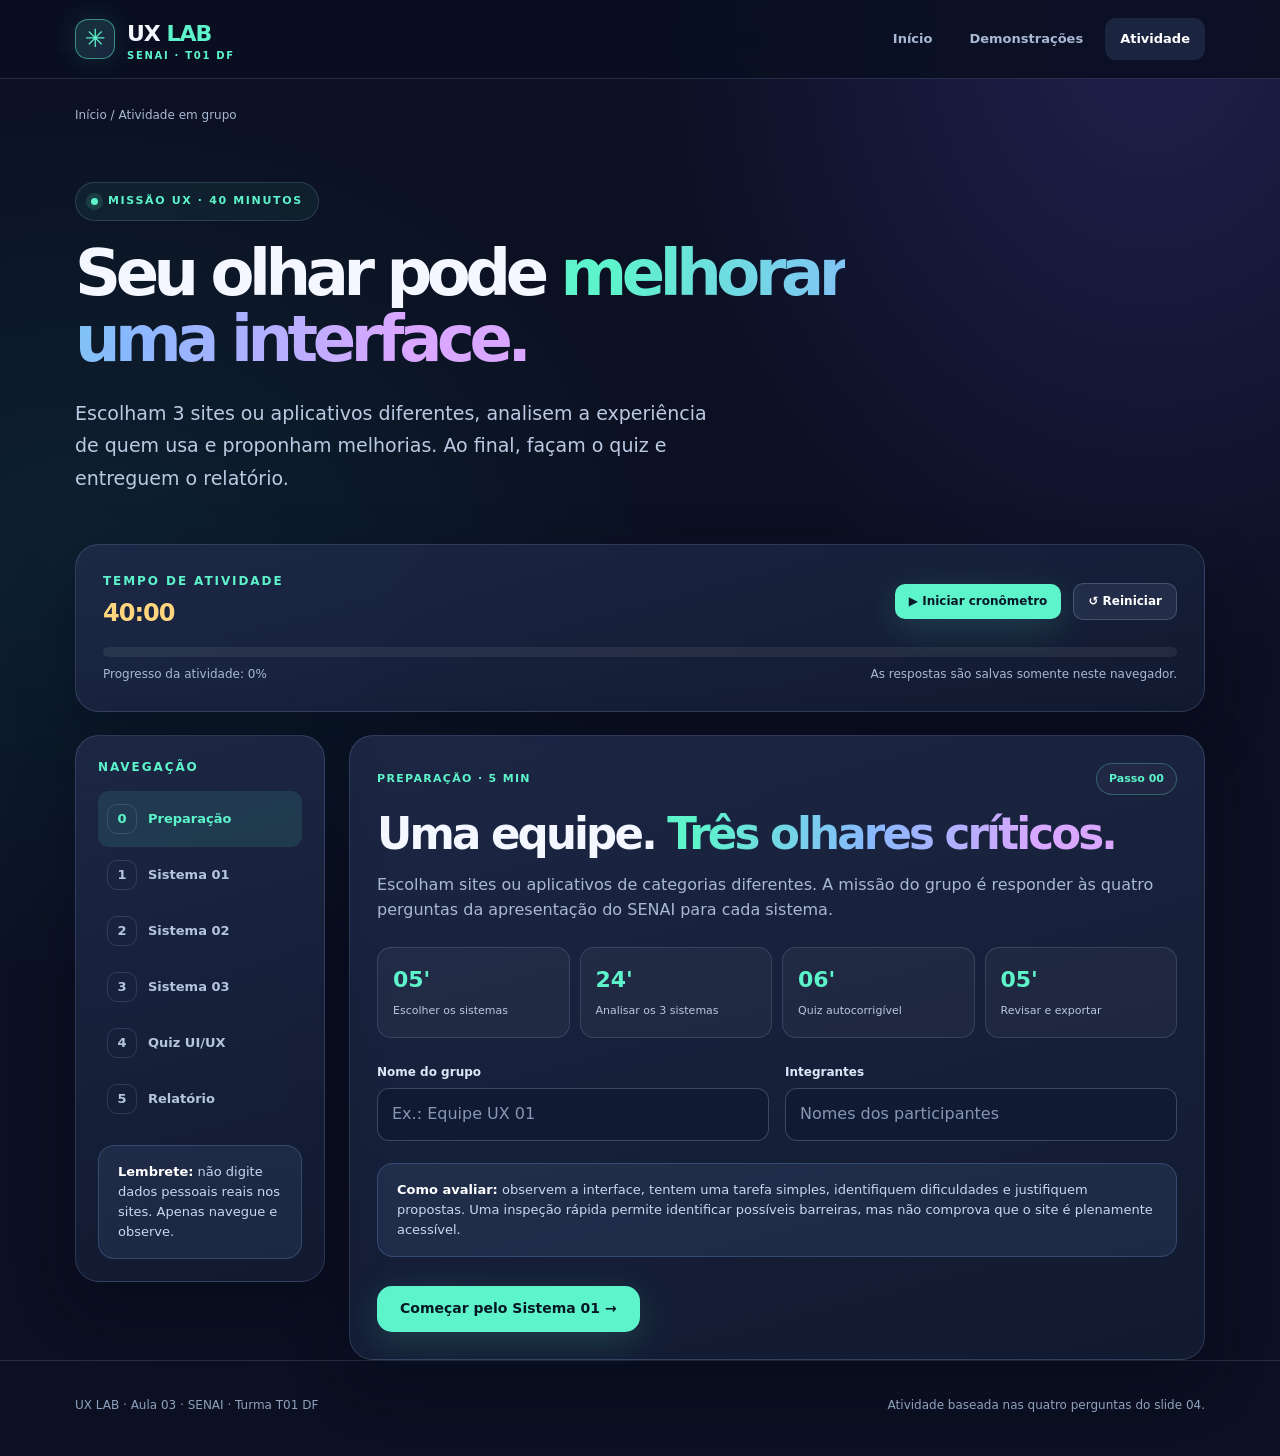
==== atividade.html @ def49b8b "Add files via upload" ====
<!DOCTYPE html><html lang="pt-BR"><head><meta charset="UTF-8"><meta name="viewport" content="width=device-width, initial-scale=1"><meta name="theme-color" content="#0b1022"><meta name="description" content="Atividade de 40 minutos: avaliação de UI/UX de três sites e questões com autocorreção."><title>Desafio 40 minutos | UX LAB · SENAI</title><link rel="icon" href="favicon.svg" type="image/svg+xml"><link rel="stylesheet" href="styles.css"></head><body data-page="activity">
<header class="topbar no-print"><nav class="navbar wrap" aria-label="Navegação principal"><a class="brand" href="index.html"><span class="brand-mark" aria-hidden="true">✳</span><span>UX<span style="color:var(--teal)"> LAB</span><small>SENAI · T01 DF</small></span></a><div class="navlinks"><a href="index.html">Início</a><a href="demonstracao.html">Demonstrações</a><a href="atividade.html" aria-current="page">Atividade</a></div></nav></header>
<main class="wrap no-print"><div class="breadcrumb">Início / Atividade em grupo</div><section class="page-hero"><div class="banner"><span class="pulse"></span> Missão UX · 40 minutos</div><h1>Seu olhar pode <span class="grad-text">melhorar uma interface.</span></h1><p class="lead">Escolham 3 sites ou aplicativos diferentes, analisem a experiência de quem usa e proponham melhorias. Ao final, façam o quiz e entreguem o relatório.</p></section>
<div class="panel pad" style="margin-bottom:23px"><div class="work-head"><div><div class="eyebrow" style="margin-bottom:5px">Tempo de atividade</div><div class="timer" id="countdown" aria-live="off">40:00</div></div><div class="btn-row" style="margin:0"><button class="btn primary sm" type="button" id="startTimer">▶ Iniciar cronômetro</button><button class="btn secondary sm" type="button" id="resetTimer">↺ Reiniciar</button></div></div><div style="margin:15px 0 8px" class="progress-shell"><div class="progress-fill" id="overallProgress"></div></div><div class="work-head"><span class="mini" id="overallProgressText">Progresso da atividade: 0%</span><span class="mini">As respostas são salvas somente neste navegador.</span></div></div>
<div class="activity-grid"><aside class="panel sidebar"><div class="eyebrow">Navegação</div><div id="stepLinks"><button type="button" data-step="0" class="side-step active"><span class="step-index">0</span> Preparação</button><button type="button" data-step="1" class="side-step"><span class="step-index">1</span> Sistema 01</button><button type="button" data-step="2" class="side-step"><span class="step-index">2</span> Sistema 02</button><button type="button" data-step="3" class="side-step"><span class="step-index">3</span> Sistema 03</button><button type="button" data-step="4" class="side-step"><span class="step-index">4</span> Quiz UI/UX</button><button type="button" data-step="5" class="side-step"><span class="step-index">5</span> Relatório</button></div><div class="note" style="margin-top:18px"><strong>Lembrete:</strong> não digite dados pessoais reais nos sites. Apenas navegue e observe.</div></aside>
<div><section class="panel pad activity-screen active" data-screen="0"><div class="site-top"><span class="eyecard">Preparação · 5 min</span><span class="pill teal">Passo 00</span></div><h2>Uma equipe. <span class="grad-text">Três olhares críticos.</span></h2><p class="muted">Escolham sites ou aplicativos de categorias diferentes. A missão do grupo é responder às quatro perguntas da apresentação do SENAI para cada sistema.</p><div class="timeline" style="margin:25px 0"><div class="time-cell"><b>05'</b><span>Escolher os sistemas</span></div><div class="time-cell"><b>24'</b><span>Analisar os 3 sistemas</span></div><div class="time-cell"><b>06'</b><span>Quiz autocorrigível</span></div><div class="time-cell"><b>05'</b><span>Revisar e exportar</span></div></div><div class="fieldrow"><div class="field"><label for="groupName">Nome do grupo</label><input id="groupName" data-save="groupName" maxlength="80" placeholder="Ex.: Equipe UX 01"></div><div class="field"><label for="members">Integrantes</label><input id="members" data-save="members" maxlength="300" placeholder="Nomes dos participantes"></div></div><div class="note" style="margin-top:22px"><strong>Como avaliar:</strong> observem a interface, tentem uma tarefa simples, identifiquem dificuldades e justifiquem propostas. Uma inspeção rápida permite identificar possíveis barreiras, mas não comprova que o site é plenamente acessível.</div><div class="btn-row"><button class="btn primary" type="button" data-next="1">Começar pelo Sistema 01 →</button></div></section>
<section class="panel pad activity-screen" data-screen="1" id="site1"></section><section class="panel pad activity-screen" data-screen="2" id="site2"></section><section class="panel pad activity-screen" data-screen="3" id="site3"></section>
<section class="panel pad activity-screen" data-screen="4" id="quiz"><div class="site-top"><span class="eyecard">Desafio de conhecimento · 6 min</span><span class="pill purple">06 questões</span></div><h2>Agora prove que <span class="grad-text">entendeu UI e UX.</span></h2><p class="muted">Marque a alternativa correta. Você recebe feedback e uma explicação a cada resposta. É uma revisão formativa, sem nota oficial.</p><div class="progress-shell" style="margin:23px 0"><div class="progress-fill" id="quizBar"></div></div><div class="work-head"><span class="pill" id="quizPos">Questão 1 de 6</span><span class="pill teal" id="quizScore">0 pontos</span></div><h3 id="quizQuestion" style="font-size:26px;margin:23px 0"></h3><div id="quizAnswers"></div><div id="quizFeedback" aria-live="polite"></div><div class="btn-row"><button class="btn primary hidden" type="button" id="nextQuiz">Próxima questão →</button><button class="btn secondary" type="button" data-next="5">Ver relatório →</button></div></section>
<section class="panel pad activity-screen" data-screen="5" id="reportScreen"><div class="site-top"><span class="eyecard">Entrega · 5 min</span><span class="pill teal">Missão concluída?</span></div><h2>Transforme observação <span class="grad-text">em proposta.</span></h2><p class="muted">Revise o que o grupo registrou e gere um relatório. É possível salvar diretamente como PDF pela opção de impressão do navegador.</p><div class="results-grid" style="margin:24px 0"><div class="result-stat"><strong id="resultSites">0/3</strong><small>Análises completas</small></div><div class="result-stat"><strong id="resultQuiz">0/6</strong><small>Acertos no quiz</small></div><div class="result-stat"><strong id="resultProgress">0%</strong><small>Progresso geral</small></div></div><div id="reportWarnings" class="warn-note"></div><div class="insight" style="margin-top:22px"><div><h3>O que deve aparecer no relatório?</h3><p class="mini">Nome e endereço de cada sistema, pontos positivos, dificuldades, acessibilidade e sugestões de melhoria.</p></div><div><h3>Como entregar?</h3><p class="mini">Salve em PDF e envie ao docente pelo canal combinado. Também é possível baixar uma cópia em TXT.</p></div></div><div class="btn-row"><button type="button" id="downloadTxt" class="btn secondary">↓ Baixar relatório TXT</button><button type="button" id="printReport" class="btn primary">▤ Imprimir / salvar em PDF</button></div><div class="btn-row"><button type="button" data-next="1" class="btn soft sm">← Revisar análises</button><button type="button" data-next="4" class="btn soft sm">Revisar quiz</button><button type="button" id="clearActivity" class="btn danger sm">Apagar respostas deste navegador</button></div><div class="note" style="margin-top:25px"><strong>Privacidade:</strong> o site não utiliza servidor, login ou banco de dados. Tudo o que for digitado fica salvo localmente no dispositivo até que os dados do navegador sejam apagados ou você use a opção acima. Ao usar computador compartilhado, apague os dados depois de exportar.</div></section></div></div></main>
<div class="print-report" id="printContent"></div><div class="toast" id="toast" role="status"></div><footer class="footer no-print"><div class="wrap footer-grid"><span>UX LAB · Aula 03 · SENAI · Turma T01 DF</span><span>Atividade baseada nas quatro perguntas do slide 04.</span></div></footer><script src="app.js" defer></script></body></html>
---- styles.css ----
:root{--bg:#0b1022;--bg2:#111a32;--panel:#18213b;--panel2:#202b49;--ink:#f4f7ff;--muted:#a9b8d3;--outline:rgba(186,205,255,.16);--teal:#5df4cb;--blue:#89b8ff;--purple:#bda0ff;--pink:#ff9ec4;--gold:#ffd67d;--red:#ff9c99;--white:#fff;--radius:24px;--shadow:0 22px 60px rgba(1,6,20,.32)}*{box-sizing:border-box}html{scroll-behavior:smooth}body{margin:0;background:radial-gradient(ellipse at 90% 2%,rgba(107,83,225,.22),transparent 32%),radial-gradient(ellipse at 6% 37%,rgba(28,179,166,.10),transparent 36%),var(--bg);color:var(--ink);font-family:Inter,ui-sans-serif,system-ui,-apple-system,'Segoe UI',Arial,sans-serif;line-height:1.54;-webkit-font-smoothing:antialiased}a{color:inherit;text-decoration:none}button,input,textarea,select{font:inherit}button{cursor:pointer}a:focus-visible,button:focus-visible,input:focus-visible,textarea:focus-visible,select:focus-visible{outline:3px solid var(--gold);outline-offset:3px}button:disabled{cursor:not-allowed;opacity:.5}::selection{background:var(--teal);color:#091323}.wrap{max-width:1180px;padding:0 25px;margin:auto}.topbar{position:sticky;top:0;z-index:50;background:rgba(10,16,34,.87);backdrop-filter:blur(20px);border-bottom:1px solid var(--outline)}.navbar{display:flex;align-items:center;justify-content:space-between;min-height:78px;gap:20px}.brand{display:flex;align-items:center;gap:12px;font-weight:850;letter-spacing:-.045em;font-size:22px}.brand-mark{display:grid;place-items:center;width:40px;height:40px;border:1px solid rgba(93,244,203,.5);border-radius:13px;background:linear-gradient(140deg,rgba(93,244,203,.16),rgba(137,184,255,.14));box-shadow:0 0 27px rgba(93,244,203,.12);color:var(--teal);font-size:25px}.brand small{font-size:10px;letter-spacing:.17em;color:var(--teal);display:block;line-height:1.1}.navlinks{display:flex;gap:7px;align-items:center}.navlinks a{font-size:13px;color:var(--muted);font-weight:700;padding:11px 15px;border-radius:11px}.navlinks a:hover,.navlinks a[aria-current=page]{background:rgba(137,184,255,.12);color:#fff}.nav-cta{border:1px solid rgba(93,244,203,.36)!important;color:var(--teal)!important}.banner{margin:28px 0 0;padding:10px 15px;border:1px solid var(--outline);display:inline-flex;border-radius:100px;gap:10px;align-items:center;font-size:11px;font-weight:850;letter-spacing:.15em;color:var(--teal);text-transform:uppercase;background:rgba(93,244,203,.06)}.pulse{width:7px;height:7px;border-radius:50%;background:var(--teal);box-shadow:0 0 0 5px rgba(93,244,203,.13)}h1,h2,h3,p{margin-top:0}h1{font-size:clamp(46px,6.2vw,90px);letter-spacing:-.085em;line-height:1.025;margin:20px 0 24px;font-weight:900}h2{font-size:clamp(29px,3.4vw,48px);letter-spacing:-.065em;line-height:1.12;margin-bottom:14px}h3{letter-spacing:-.035em;margin-bottom:12px;line-height:1.22}.grad-text{background:linear-gradient(96deg,#5df4cb 7%,#89b8ff 46%,#d9a7ff 82%);-webkit-background-clip:text;background-clip:text;color:transparent}.lead{color:#bbcae2;font-size:clamp(16px,1.5vw,19px);max-width:640px;line-height:1.72}.hero{display:grid;grid-template-columns:1fr .94fr;gap:38px;align-items:center;padding-top:47px;padding-bottom:86px;min-height:610px}.hero-actions,.btn-row{display:flex;gap:12px;flex-wrap:wrap;align-items:center;margin-top:29px}.btn{display:inline-flex;align-items:center;justify-content:center;gap:9px;border:0;border-radius:15px;padding:14px 23px;font-size:14px;font-weight:850;transition:transform .2s,background .2s;line-height:1.25}.btn:hover{transform:translateY(-2px)}.btn.primary{background:var(--teal);color:#071826;box-shadow:0 9px 35px rgba(93,244,203,.16)}.btn.secondary{background:rgba(166,185,238,.10);color:#fff;border:1px solid rgba(189,209,255,.22)}.btn.soft{background:rgba(137,184,255,.14);color:#c5dbff}.btn.gold{background:var(--gold);color:#191827}.btn.danger{color:#ffb9bc;border:1px solid rgba(255,156,153,.35);background:rgba(255,156,153,.07)}.btn.sm{padding:10px 14px;border-radius:10px;font-size:12px}.eyebrow{font-weight:850;letter-spacing:.16em;color:var(--teal);text-transform:uppercase;font-size:12px;margin-bottom:15px}.mini{font-size:12px;color:var(--muted)}.muted{color:var(--muted)}.section{padding:75px 0}.section-head{max-width:750px;margin-bottom:35px}.cards3{display:grid;grid-template-columns:repeat(3,minmax(0,1fr));gap:18px}.cards2{display:grid;grid-template-columns:repeat(2,minmax(0,1fr));gap:18px}.panel{border:1px solid var(--outline);border-radius:var(--radius);background:linear-gradient(165deg,rgba(31,42,73,.88),rgba(19,27,50,.88));box-shadow:var(--shadow)}.pad{padding:27px}.eyecard{font-size:11px;font-weight:850;letter-spacing:.12em;color:var(--teal);text-transform:uppercase}.cardnum{font-size:60px;font-weight:900;letter-spacing:-.08em;line-height:1;color:rgba(137,184,255,.12)}.visual-globe{position:relative;height:490px;display:grid;place-items:center;isolation:isolate}.orb{position:absolute;width:360px;height:360px;border-radius:50%;border:1px solid rgba(137,184,255,.2);background:radial-gradient(circle at 60% 35%,rgba(160,119,255,.25),rgba(93,244,203,.055) 55%,transparent 70%);box-shadow:0 0 100px rgba(143,116,255,.12);transform:rotate(-15deg)}.orbit{position:absolute;inset:22px;border:1px dashed rgba(145,175,237,.18);border-radius:50%;transform:rotate(-18deg)}.hero-ui{width:310px;position:relative;transform:rotate(-7deg);z-index:2;box-shadow:0 40px 90px rgba(0,0,0,.4);animation:floaty 6s ease-in-out infinite}.phone{border:7px solid #243250;border-radius:35px;background:#fff;color:#24324a;padding:16px;box-shadow:0 28px 65px rgba(0,0,0,.2)}.phone .notch{width:84px;height:8px;background:#202a45;border-radius:100px;margin:0 auto 18px}.mini-top{display:flex;justify-content:space-between;align-items:center;font-size:11px;font-weight:800}.mini-title{font-size:27px;font-weight:900;letter-spacing:-.05em;line-height:1.1;margin:17px 0 10px}.mini-sub{font-size:11px;color:#8290a5}.mini-search{border-radius:12px;padding:10px 11px;background:#f0f4fb;font-size:11px;color:#8392a8;margin:18px 0}.mini-color{height:100px;border-radius:13px;background:radial-gradient(circle at 70% 40%,#9ac7ff,#bbabfa 60%,#e5d7ff);display:flex;justify-content:end;align-items:end;padding:12px}.mini-pill{font-size:10px;font-weight:850;background:#fff;border-radius:30px;padding:6px 10px}.mini-row{display:flex;justify-content:space-between;font-size:11px;margin:14px 0}.mini-btn{background:#162948;color:#fff;padding:11px;text-align:center;font-size:11px;border-radius:11px;font-weight:800}.floating-tag{position:absolute;z-index:3;border:1px solid var(--outline);background:rgba(26,37,67,.94);padding:14px 19px;border-radius:16px;font-size:13px;font-weight:800;box-shadow:var(--shadow)}.tag-one{right:-10px;top:65px;animation:floaty 5s 1s ease-in-out infinite}.tag-two{left:-25px;bottom:88px;animation:floaty 6s 2s ease-in-out infinite}.tag-three{right:-25px;bottom:52px;animation:floaty 6s .3s ease-in-out infinite}@keyframes floaty{0%,100%{transform:translateY(0) rotate(-3deg)}50%{transform:translateY(-12px) rotate(-3deg)}}.hero-ui{animation:floatphone 7s ease-in-out infinite}@keyframes floatphone{0%,100%{transform:translateY(0) rotate(-7deg)}50%{transform:translateY(-14px) rotate(-7deg)}}.accentline{display:inline-block;width:28px;height:3px;border-radius:3px;background:var(--teal);vertical-align:middle;margin-right:9px}.highlights{display:flex;gap:25px;flex-wrap:wrap;margin-top:35px;font-size:12px;color:#b7c4dc}.highlights span{display:flex;gap:8px;align-items:center}.highlights b{color:var(--gold)}.pill{display:inline-flex;gap:7px;align-items:center;border:1px solid var(--outline);border-radius:100px;padding:7px 12px;font-size:11px;color:#c8d6ee;font-weight:760;background:rgba(255,255,255,.03)}.pill.teal{border-color:rgba(93,244,203,.28);color:var(--teal)}.pill.purple{border-color:rgba(189,160,255,.3);color:var(--purple)}.cols{display:grid;grid-template-columns:repeat(2,1fr);gap:22px}.feature-icon{font-size:38px;margin-bottom:14px;display:block}.splitshow{display:grid;grid-template-columns:1fr 1fr;gap:20px}.showcard{padding:23px;background:#f7f9fd;color:#1f2c42;border-radius:20px;min-height:340px;box-shadow:inset 0 0 0 1px rgba(14,31,65,.09)}.showcard.bad{background:#e5e6e9}.bad .show-header{background:linear-gradient(90deg,#778084,#adb5b8);color:#fff}.show-header{border-radius:12px;padding:14px;font-size:13px;font-weight:850;background:#284d87;color:#fff;margin-bottom:17px}.showcard label{display:block;font-weight:800;font-size:11px;margin:12px 0 6px;color:#3b4b66}.showcard input,.showcard select{border:1px solid #cbd4e4;background:white;color:#18334f;min-height:40px;width:100%;border-radius:9px;padding:9px;font-size:12px}.showcard.bad input{border-radius:0;border-color:#b4b9be;background:#fff}.showcard.bad button{background:#a5aab0;color:#3c4855;border-radius:0}.showcard button{border:0;background:#325ac9;color:white;font-weight:850;border-radius:10px;padding:12px;width:100%;margin-top:15px}.showcard .response{min-height:25px;margin-top:10px;font-size:12px;font-weight:750;color:#247a60}.showcard.bad .response{color:#9b4847}.toggle-tabs{display:flex;flex-wrap:wrap;gap:8px}.toggle-tabs button,.tabchip{padding:10px 14px;border-radius:12px;border:1px solid var(--outline);color:#bbcae2;background:rgba(255,255,255,.04);font-weight:800;font-size:12px}.toggle-tabs button.active,.tabchip.active{background:var(--teal);border-color:var(--teal);color:#0c2631}.lightbox{background:#eff3fb;color:#20304a;padding:25px;border-radius:19px}.lightbox h3{color:#14243e}.lightbox p{color:#5f6c81}.section-kicker{color:var(--teal);font-size:12px;letter-spacing:.16em;font-weight:900;text-transform:uppercase}.demo-grid{display:grid;grid-template-columns:1.2fr .8fr;gap:25px;align-items:stretch}.note{background:rgba(137,184,255,.09);border:1px solid rgba(137,184,255,.22);border-radius:16px;padding:16px 19px;color:#c9d7ef;font-size:13px}.note strong{color:white}.success-note{background:rgba(93,244,203,.1);border:1px solid rgba(93,244,203,.24);border-radius:13px;padding:11px 14px;font-size:12px;color:#c0f8e7}.warn-note{background:rgba(255,214,125,.09);border:1px solid rgba(255,214,125,.24);border-radius:13px;padding:11px 14px;font-size:12px;color:#ffebc0}.step-rail{display:flex;gap:9px;flex-wrap:wrap;margin:20px 0}.step-rail button{flex:1;min-width:130px;text-align:left;padding:16px;border-radius:14px;background:#1a2544;border:1px solid var(--outline);color:#cdd8ed;font-size:12px;font-weight:850}.step-rail button.active{border-color:var(--teal);background:rgba(93,244,203,.10);color:var(--teal)}.step-rail span{display:block;font-size:10px;opacity:.65;margin-bottom:4px}.prototype{max-width:330px;margin:0 auto;min-height:360px;background:#f4f7fc;border-radius:26px;border:6px solid #3c4660;padding:22px 17px;color:#1a3045}.prototype.sketch{background:#faf8f0;font-family:'Comic Sans MS',cursive;border-color:#d0c7b5;filter:grayscale(.3)}.prototype.wireframe{background:#fafafa;border-color:#777}.prototype.mockup,.prototype.proto{background:#fff}.proto-box{padding:14px;margin:15px 0;background:#ebf0fb;border-radius:11px;color:#415575;font-size:13px;font-weight:750}.prototype.sketch .proto-box{border:2px dashed #a8a194;background:transparent}.prototype.wireframe .proto-box{border:2px solid #a1a1a1;border-radius:0;background:#e1e1e1;color:#777}.prototype .proto-cta{width:100%;padding:12px;border:0;border-radius:11px;background:#5a64d7;color:white;font-weight:800;margin-top:15px}.prototype.sketch .proto-cta{border:2px dashed #a8a194;background:transparent;color:#8f8b81}.prototype.wireframe .proto-cta{background:#777;border-radius:0}.prototype.mockup .proto-cta{opacity:.7;cursor:default}.mobile-figure{display:flex;justify-content:center;align-items:center}.criterion{padding:20px;display:flex;gap:16px;align-items:flex-start;border:1px solid var(--outline);border-radius:15px;background:rgba(255,255,255,.025)}.criterion .ci{width:44px;height:44px;border-radius:13px;display:grid;place-items:center;background:rgba(93,244,203,.11);color:var(--teal);font-size:23px;flex:none}.criterion p{font-size:12px;color:var(--muted);margin:6px 0 0}.breadcrumb{color:var(--muted);font-size:12px;margin-top:27px}.page-hero{padding:30px 0 30px}.page-hero h1{font-size:clamp(38px,5vw,65px);max-width:870px}.progress-shell{background:rgba(255,255,255,.065);height:10px;border-radius:30px;overflow:hidden}.progress-fill{height:100%;width:0%;border-radius:30px;background:linear-gradient(90deg,var(--teal),var(--blue),var(--purple));transition:width .5s}.work-head{display:flex;justify-content:space-between;gap:20px;align-items:center;flex-wrap:wrap}.timer{font-weight:900;font-size:24px;letter-spacing:-.04em;font-variant-numeric:tabular-nums;color:var(--gold)}.timer.low{color:var(--red)}.activity-grid{display:grid;grid-template-columns:250px 1fr;gap:24px;align-items:start}.sidebar{position:sticky;top:105px;padding:22px}.side-step{display:flex;align-items:center;gap:11px;width:100%;background:none;color:#b5c5de;border:0;text-align:left;padding:13px 9px;border-radius:11px;font-weight:750;font-size:13px}.side-step.active{background:rgba(93,244,203,.1);color:var(--teal)}.side-step.done{color:#aaf6dc}.step-index{width:30px;height:30px;border:1px solid var(--outline);display:grid;place-items:center;border-radius:10px;flex:none}.side-step.done .step-index{background:rgba(93,244,203,.15);color:var(--teal);border-color:rgba(93,244,203,.3)}.field{display:flex;flex-direction:column;gap:7px}.field label{color:#dde7f8;font-size:12px;font-weight:780}.field input,.field textarea,.field select{width:100%;border:1px solid rgba(180,201,238,.25);border-radius:12px;background:#101a32;color:white;padding:13px 14px;outline:none}.field textarea{min-height:95px;resize:vertical}.field input:focus,.field textarea:focus,.field select:focus{border-color:var(--teal);box-shadow:0 0 0 3px rgba(93,244,203,.09)}.field input::placeholder,.field textarea::placeholder{color:#8796b4}.field select option{background:#141d36}.field small{font-size:11px;color:var(--muted)}.fieldrow{display:grid;grid-template-columns:1fr 1fr;gap:16px}.formgrid{display:grid;grid-template-columns:1fr 1fr;gap:17px}.activity-screen{display:none}.activity-screen.active{display:block;animation:appear .28s ease-out}@keyframes appear{from{opacity:.1;transform:translateY(8px)}to{opacity:1;transform:translateY(0)}}.timeline{display:grid;grid-template-columns:repeat(4,1fr);gap:10px}.time-cell{background:rgba(255,255,255,.04);border:1px solid var(--outline);padding:15px;border-radius:14px}.time-cell b{font-size:22px;color:var(--teal);display:block}.time-cell span{font-size:11px;color:#b8c7df}.site-top{display:flex;align-items:center;justify-content:space-between;gap:14px;margin-bottom:15px;flex-wrap:wrap}.site-ordinal{font-size:12px;letter-spacing:.13em;color:var(--teal);font-weight:900}.site-avatar{height:58px;width:58px;border-radius:18px;background:linear-gradient(140deg,#89b8ff,#bda0ff);color:#13172d;display:grid;place-items:center;font-size:28px;box-shadow:0 12px 33px rgba(137,184,255,.13)}.site-avatar.gov{background:linear-gradient(140deg,#5df4cb,#a8ffd9)}.site-avatar.media{background:linear-gradient(140deg,#ff9ec4,#ffd67d)}.site-questions{display:grid;grid-template-columns:1fr 1fr;gap:17px}.site-questions .field textarea{min-height:126px}.field-top{display:flex;align-items:center;justify-content:space-between;gap:8px}.field-top label{flex:1}.chip{display:inline-flex;align-items:center;gap:6px;padding:6px 9px;border-radius:8px;font-size:10px;font-weight:900;background:rgba(93,244,203,.12);color:var(--teal)}.chip.warn{background:rgba(255,214,125,.11);color:var(--gold)}.scoregrid{display:grid;grid-template-columns:repeat(5,1fr);gap:9px}.scoreitem{background:rgba(255,255,255,.04);border:1px solid var(--outline);border-radius:14px;padding:14px 9px;text-align:center}.scoreitem label{display:block;font-size:10px;color:#b8c9e5;font-weight:850;min-height:29px}.scoreitem input[type=range]{width:100%;accent-color:var(--teal)}.scoreitem output{font-weight:900;font-size:20px;color:#fff}.helper-links{display:flex;flex-wrap:wrap;gap:8px;margin:12px 0 0}.helper-links button{background:rgba(137,184,255,.1);border:1px solid var(--outline);border-radius:8px;color:#c4d8f9;padding:7px 11px;font-size:11px;font-weight:800}.checkrow{display:flex;flex-wrap:wrap;gap:14px;font-size:11px;color:#bcd0e8;margin-top:12px}.checkrow label{display:flex;align-items:center;gap:7px;cursor:pointer}.checkrow input{accent-color:var(--teal);width:15px;height:15px}.insight{display:grid;grid-template-columns:1fr 1fr;gap:14px}.insight>div{padding:15px;border:1px solid var(--outline);border-radius:15px;background:rgba(255,255,255,.025)}.quiz-option{width:100%;display:block;text-align:left;padding:17px;border-radius:14px;background:rgba(255,255,255,.04);color:#e3eafa;border:1px solid var(--outline);margin-bottom:9px;font-weight:740}.quiz-option:hover{background:rgba(137,184,255,.11)}.quiz-option.selected{border-color:var(--teal);background:rgba(93,244,203,.12)}.quiz-option.correct{border-color:var(--teal)}.quiz-option.wrong{border-color:var(--red)}.quiz-explanation{border-radius:13px;background:rgba(93,244,203,.08);color:#c8f3e9;padding:13px 16px;font-size:13px;margin-top:14px}.results-grid{display:grid;grid-template-columns:repeat(3,1fr);gap:13px}.result-stat{border:1px solid var(--outline);background:rgba(255,255,255,.035);border-radius:16px;padding:21px;text-align:center}.result-stat strong{font-size:35px;letter-spacing:-.07em;display:block;color:var(--teal)}.result-stat small{color:var(--muted);font-size:11px}.print-report{display:none}.footer{padding:35px 0 42px;color:#8fa1bd;border-top:1px solid var(--outline);font-size:12px}.footer-grid{display:flex;justify-content:space-between;flex-wrap:wrap;gap:12px}.footer a{color:#bfdbf8}.sr-only{position:absolute;width:1px;height:1px;padding:0;margin:-1px;overflow:hidden;clip:rect(0,0,0,0);white-space:nowrap;border:0}.wave-decoration{width:100%;height:30px;background:linear-gradient(90deg,var(--teal),var(--blue),var(--purple));mask-image:linear-gradient(135deg,#000 20%,transparent 90%);opacity:.22}.toast{position:fixed;bottom:25px;right:25px;padding:14px 20px;background:#d3fae9;color:#0e4739;z-index:100;font-weight:800;font-size:13px;border-radius:13px;box-shadow:0 18px 55px rgba(0,0,0,.45);display:none}.toast.show{display:block;animation:appear .2s ease-out}.hidden{display:none!important}
@media(max-width:900px){.hero{grid-template-columns:1fr;gap:10px;padding-top:22px}.visual-globe{height:370px}.orb{width:300px;height:300px}.hero-ui{width:250px}.hero h1{font-size:clamp(45px,9vw,70px)}.cards3{grid-template-columns:1fr 1fr}.demo-grid,.activity-grid{grid-template-columns:1fr}.sidebar{position:relative;top:0}.activity-grid{gap:18px}.navbar{min-height:70px}.navlinks a{padding:8px;font-size:12px}}@media(max-width:630px){.wrap{padding:0 17px}.brand{font-size:17px}.brand-mark{width:35px;height:35px}.navlinks{gap:3px}.navlinks a{font-size:10px;padding:7px}.navlinks .nav-cta{display:none}.hero{padding-bottom:20px}.section{padding:48px 0}.cards3,.cards2,.cols,.splitshow,.site-questions,.fieldrow,.formgrid,.insight{grid-template-columns:1fr}.scoregrid{grid-template-columns:repeat(3,1fr)}.timeline{grid-template-columns:1fr 1fr}.results-grid{grid-template-columns:1fr 1fr}.pad{padding:18px}.visual-globe{overflow:hidden}.floating-tag{font-size:10px}.tag-two{left:0}.tag-three{right:0}.tag-one{right:2px}.phone{padding:12px}.activity-screen h2{font-size:27px}.btn{padding:12px 15px}.section-head{margin-bottom:20px}.hero-actions{margin-top:18px}.scoreitem label{font-size:9px}}
@media(prefers-reduced-motion:reduce){*,*::before,*::after{animation-duration:.01ms!important;transition-duration:.01ms!important;scroll-behavior:auto!important}}
@media print{body{background:#fff!important;color:#000!important;font-size:11pt}.topbar,.no-print,.footer,.sidebar,.activity-screen,.page-hero,.toast{display:none!important}.print-report{display:block!important;color:#111!important}.print-report h1{font-size:24pt;letter-spacing:normal}.print-report h2{font-size:17pt;letter-spacing:normal;page-break-after:avoid;margin-top:22px}.print-report h3{font-size:13pt}.print-report .report-block{border:1px solid #bbb;padding:13px;margin-bottom:15px;break-inside:avoid}.print-report p{white-space:pre-wrap}.print-report table{border-collapse:collapse;width:100%}.print-report td,.print-report th{border:1px solid #ccc;padding:6px;text-align:left}.print-report .report-info{background:#eee;padding:9px}}
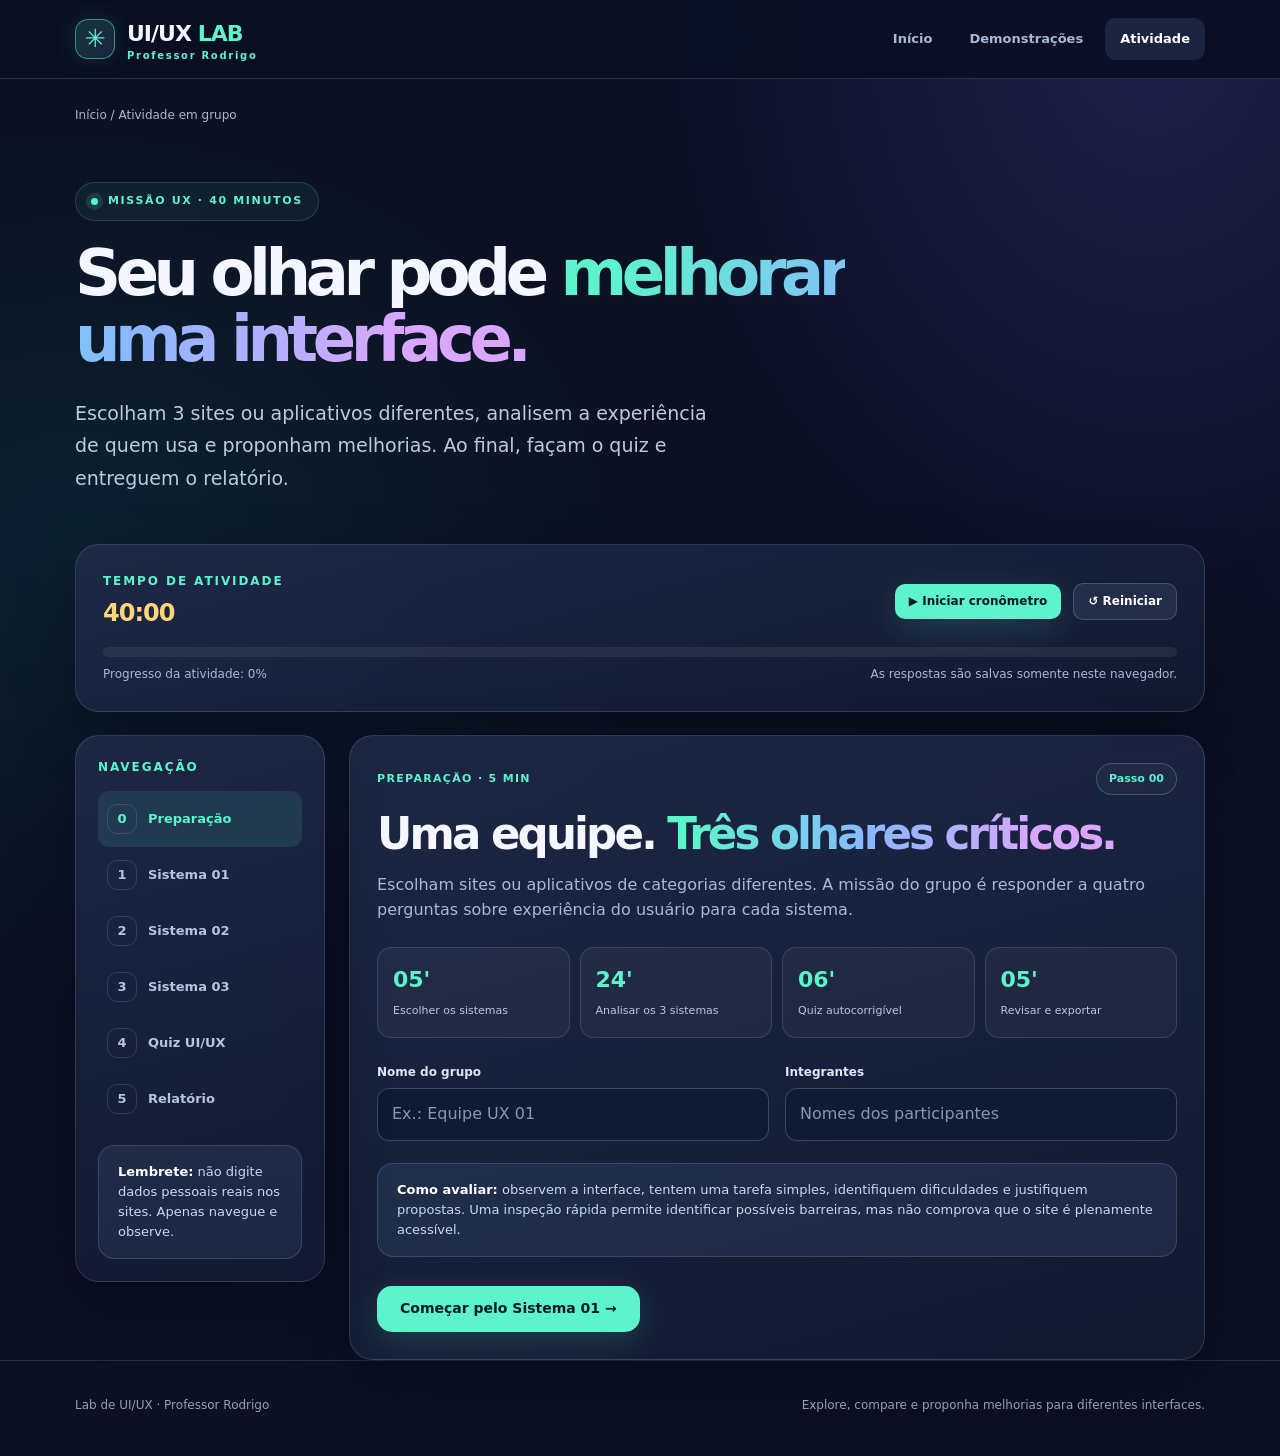
==== commit e5bc7ffb: "Add files via upload" ====
--- a/atividade.html
+++ b/atividade.html
@@ -1,10 +1,10 @@
-<!DOCTYPE html><html lang="pt-BR"><head><meta charset="UTF-8"><meta name="viewport" content="width=device-width, initial-scale=1"><meta name="theme-color" content="#0b1022"><meta name="description" content="Atividade de 40 minutos: avaliação de UI/UX de três sites e questões com autocorreção."><title>Desafio 40 minutos | UX LAB · SENAI</title><link rel="icon" href="favicon.svg" type="image/svg+xml"><link rel="stylesheet" href="styles.css"></head><body data-page="activity">
-<header class="topbar no-print"><nav class="navbar wrap" aria-label="Navegação principal"><a class="brand" href="index.html"><span class="brand-mark" aria-hidden="true">✳</span><span>UX<span style="color:var(--teal)"> LAB</span><small>SENAI · T01 DF</small></span></a><div class="navlinks"><a href="index.html">Início</a><a href="demonstracao.html">Demonstrações</a><a href="atividade.html" aria-current="page">Atividade</a></div></nav></header>
+<!DOCTYPE html><html lang="pt-BR"><head><meta charset="UTF-8"><meta name="viewport" content="width=device-width, initial-scale=1"><meta name="theme-color" content="#0b1022"><meta name="description" content="Atividade de 40 minutos: avaliação de UI/UX de três sites e questões com autocorreção."><title>Desafio Interativo | Lab de UI/UX · Professor Rodrigo</title><link rel="icon" href="favicon.svg" type="image/svg+xml"><link rel="stylesheet" href="styles.css"></head><body data-page="activity">
+<header class="topbar no-print"><nav class="navbar wrap" aria-label="Navegação principal"><a class="brand" href="index.html"><span class="brand-mark" aria-hidden="true">✳</span><span>UI/UX<span style="color:var(--teal)"> LAB</span><small>Professor Rodrigo</small></span></a><div class="navlinks"><a href="index.html">Início</a><a href="demonstracao.html">Demonstrações</a><a href="atividade.html" aria-current="page">Atividade</a></div></nav></header>
 <main class="wrap no-print"><div class="breadcrumb">Início / Atividade em grupo</div><section class="page-hero"><div class="banner"><span class="pulse"></span> Missão UX · 40 minutos</div><h1>Seu olhar pode <span class="grad-text">melhorar uma interface.</span></h1><p class="lead">Escolham 3 sites ou aplicativos diferentes, analisem a experiência de quem usa e proponham melhorias. Ao final, façam o quiz e entreguem o relatório.</p></section>
 <div class="panel pad" style="margin-bottom:23px"><div class="work-head"><div><div class="eyebrow" style="margin-bottom:5px">Tempo de atividade</div><div class="timer" id="countdown" aria-live="off">40:00</div></div><div class="btn-row" style="margin:0"><button class="btn primary sm" type="button" id="startTimer">▶ Iniciar cronômetro</button><button class="btn secondary sm" type="button" id="resetTimer">↺ Reiniciar</button></div></div><div style="margin:15px 0 8px" class="progress-shell"><div class="progress-fill" id="overallProgress"></div></div><div class="work-head"><span class="mini" id="overallProgressText">Progresso da atividade: 0%</span><span class="mini">As respostas são salvas somente neste navegador.</span></div></div>
 <div class="activity-grid"><aside class="panel sidebar"><div class="eyebrow">Navegação</div><div id="stepLinks"><button type="button" data-step="0" class="side-step active"><span class="step-index">0</span> Preparação</button><button type="button" data-step="1" class="side-step"><span class="step-index">1</span> Sistema 01</button><button type="button" data-step="2" class="side-step"><span class="step-index">2</span> Sistema 02</button><button type="button" data-step="3" class="side-step"><span class="step-index">3</span> Sistema 03</button><button type="button" data-step="4" class="side-step"><span class="step-index">4</span> Quiz UI/UX</button><button type="button" data-step="5" class="side-step"><span class="step-index">5</span> Relatório</button></div><div class="note" style="margin-top:18px"><strong>Lembrete:</strong> não digite dados pessoais reais nos sites. Apenas navegue e observe.</div></aside>
-<div><section class="panel pad activity-screen active" data-screen="0"><div class="site-top"><span class="eyecard">Preparação · 5 min</span><span class="pill teal">Passo 00</span></div><h2>Uma equipe. <span class="grad-text">Três olhares críticos.</span></h2><p class="muted">Escolham sites ou aplicativos de categorias diferentes. A missão do grupo é responder às quatro perguntas da apresentação do SENAI para cada sistema.</p><div class="timeline" style="margin:25px 0"><div class="time-cell"><b>05'</b><span>Escolher os sistemas</span></div><div class="time-cell"><b>24'</b><span>Analisar os 3 sistemas</span></div><div class="time-cell"><b>06'</b><span>Quiz autocorrigível</span></div><div class="time-cell"><b>05'</b><span>Revisar e exportar</span></div></div><div class="fieldrow"><div class="field"><label for="groupName">Nome do grupo</label><input id="groupName" data-save="groupName" maxlength="80" placeholder="Ex.: Equipe UX 01"></div><div class="field"><label for="members">Integrantes</label><input id="members" data-save="members" maxlength="300" placeholder="Nomes dos participantes"></div></div><div class="note" style="margin-top:22px"><strong>Como avaliar:</strong> observem a interface, tentem uma tarefa simples, identifiquem dificuldades e justifiquem propostas. Uma inspeção rápida permite identificar possíveis barreiras, mas não comprova que o site é plenamente acessível.</div><div class="btn-row"><button class="btn primary" type="button" data-next="1">Começar pelo Sistema 01 →</button></div></section>
+<div><section class="panel pad activity-screen active" data-screen="0"><div class="site-top"><span class="eyecard">Preparação · 5 min</span><span class="pill teal">Passo 00</span></div><h2>Uma equipe. <span class="grad-text">Três olhares críticos.</span></h2><p class="muted">Escolham sites ou aplicativos de categorias diferentes. A missão do grupo é responder a quatro perguntas sobre experiência do usuário para cada sistema.</p><div class="timeline" style="margin:25px 0"><div class="time-cell"><b>05'</b><span>Escolher os sistemas</span></div><div class="time-cell"><b>24'</b><span>Analisar os 3 sistemas</span></div><div class="time-cell"><b>06'</b><span>Quiz autocorrigível</span></div><div class="time-cell"><b>05'</b><span>Revisar e exportar</span></div></div><div class="fieldrow"><div class="field"><label for="groupName">Nome do grupo</label><input id="groupName" data-save="groupName" maxlength="80" placeholder="Ex.: Equipe UX 01"></div><div class="field"><label for="members">Integrantes</label><input id="members" data-save="members" maxlength="300" placeholder="Nomes dos participantes"></div></div><div class="note" style="margin-top:22px"><strong>Como avaliar:</strong> observem a interface, tentem uma tarefa simples, identifiquem dificuldades e justifiquem propostas. Uma inspeção rápida permite identificar possíveis barreiras, mas não comprova que o site é plenamente acessível.</div><div class="btn-row"><button class="btn primary" type="button" data-next="1">Começar pelo Sistema 01 →</button></div></section>
 <section class="panel pad activity-screen" data-screen="1" id="site1"></section><section class="panel pad activity-screen" data-screen="2" id="site2"></section><section class="panel pad activity-screen" data-screen="3" id="site3"></section>
 <section class="panel pad activity-screen" data-screen="4" id="quiz"><div class="site-top"><span class="eyecard">Desafio de conhecimento · 6 min</span><span class="pill purple">06 questões</span></div><h2>Agora prove que <span class="grad-text">entendeu UI e UX.</span></h2><p class="muted">Marque a alternativa correta. Você recebe feedback e uma explicação a cada resposta. É uma revisão formativa, sem nota oficial.</p><div class="progress-shell" style="margin:23px 0"><div class="progress-fill" id="quizBar"></div></div><div class="work-head"><span class="pill" id="quizPos">Questão 1 de 6</span><span class="pill teal" id="quizScore">0 pontos</span></div><h3 id="quizQuestion" style="font-size:26px;margin:23px 0"></h3><div id="quizAnswers"></div><div id="quizFeedback" aria-live="polite"></div><div class="btn-row"><button class="btn primary hidden" type="button" id="nextQuiz">Próxima questão →</button><button class="btn secondary" type="button" data-next="5">Ver relatório →</button></div></section>
 <section class="panel pad activity-screen" data-screen="5" id="reportScreen"><div class="site-top"><span class="eyecard">Entrega · 5 min</span><span class="pill teal">Missão concluída?</span></div><h2>Transforme observação <span class="grad-text">em proposta.</span></h2><p class="muted">Revise o que o grupo registrou e gere um relatório. É possível salvar diretamente como PDF pela opção de impressão do navegador.</p><div class="results-grid" style="margin:24px 0"><div class="result-stat"><strong id="resultSites">0/3</strong><small>Análises completas</small></div><div class="result-stat"><strong id="resultQuiz">0/6</strong><small>Acertos no quiz</small></div><div class="result-stat"><strong id="resultProgress">0%</strong><small>Progresso geral</small></div></div><div id="reportWarnings" class="warn-note"></div><div class="insight" style="margin-top:22px"><div><h3>O que deve aparecer no relatório?</h3><p class="mini">Nome e endereço de cada sistema, pontos positivos, dificuldades, acessibilidade e sugestões de melhoria.</p></div><div><h3>Como entregar?</h3><p class="mini">Salve em PDF e envie ao docente pelo canal combinado. Também é possível baixar uma cópia em TXT.</p></div></div><div class="btn-row"><button type="button" id="downloadTxt" class="btn secondary">↓ Baixar relatório TXT</button><button type="button" id="printReport" class="btn primary">▤ Imprimir / salvar em PDF</button></div><div class="btn-row"><button type="button" data-next="1" class="btn soft sm">← Revisar análises</button><button type="button" data-next="4" class="btn soft sm">Revisar quiz</button><button type="button" id="clearActivity" class="btn danger sm">Apagar respostas deste navegador</button></div><div class="note" style="margin-top:25px"><strong>Privacidade:</strong> o site não utiliza servidor, login ou banco de dados. Tudo o que for digitado fica salvo localmente no dispositivo até que os dados do navegador sejam apagados ou você use a opção acima. Ao usar computador compartilhado, apague os dados depois de exportar.</div></section></div></div></main>
-<div class="print-report" id="printContent"></div><div class="toast" id="toast" role="status"></div><footer class="footer no-print"><div class="wrap footer-grid"><span>UX LAB · Aula 03 · SENAI · Turma T01 DF</span><span>Atividade baseada nas quatro perguntas do slide 04.</span></div></footer><script src="app.js" defer></script></body></html>
+<div class="print-report" id="printContent"></div><div class="toast" id="toast" role="status"></div><footer class="footer no-print"><div class="wrap footer-grid"><span>Lab de UI/UX · Professor Rodrigo</span><span>Explore, compare e proponha melhorias para diferentes interfaces.</span></div></footer><script src="app.js" defer></script></body></html>
